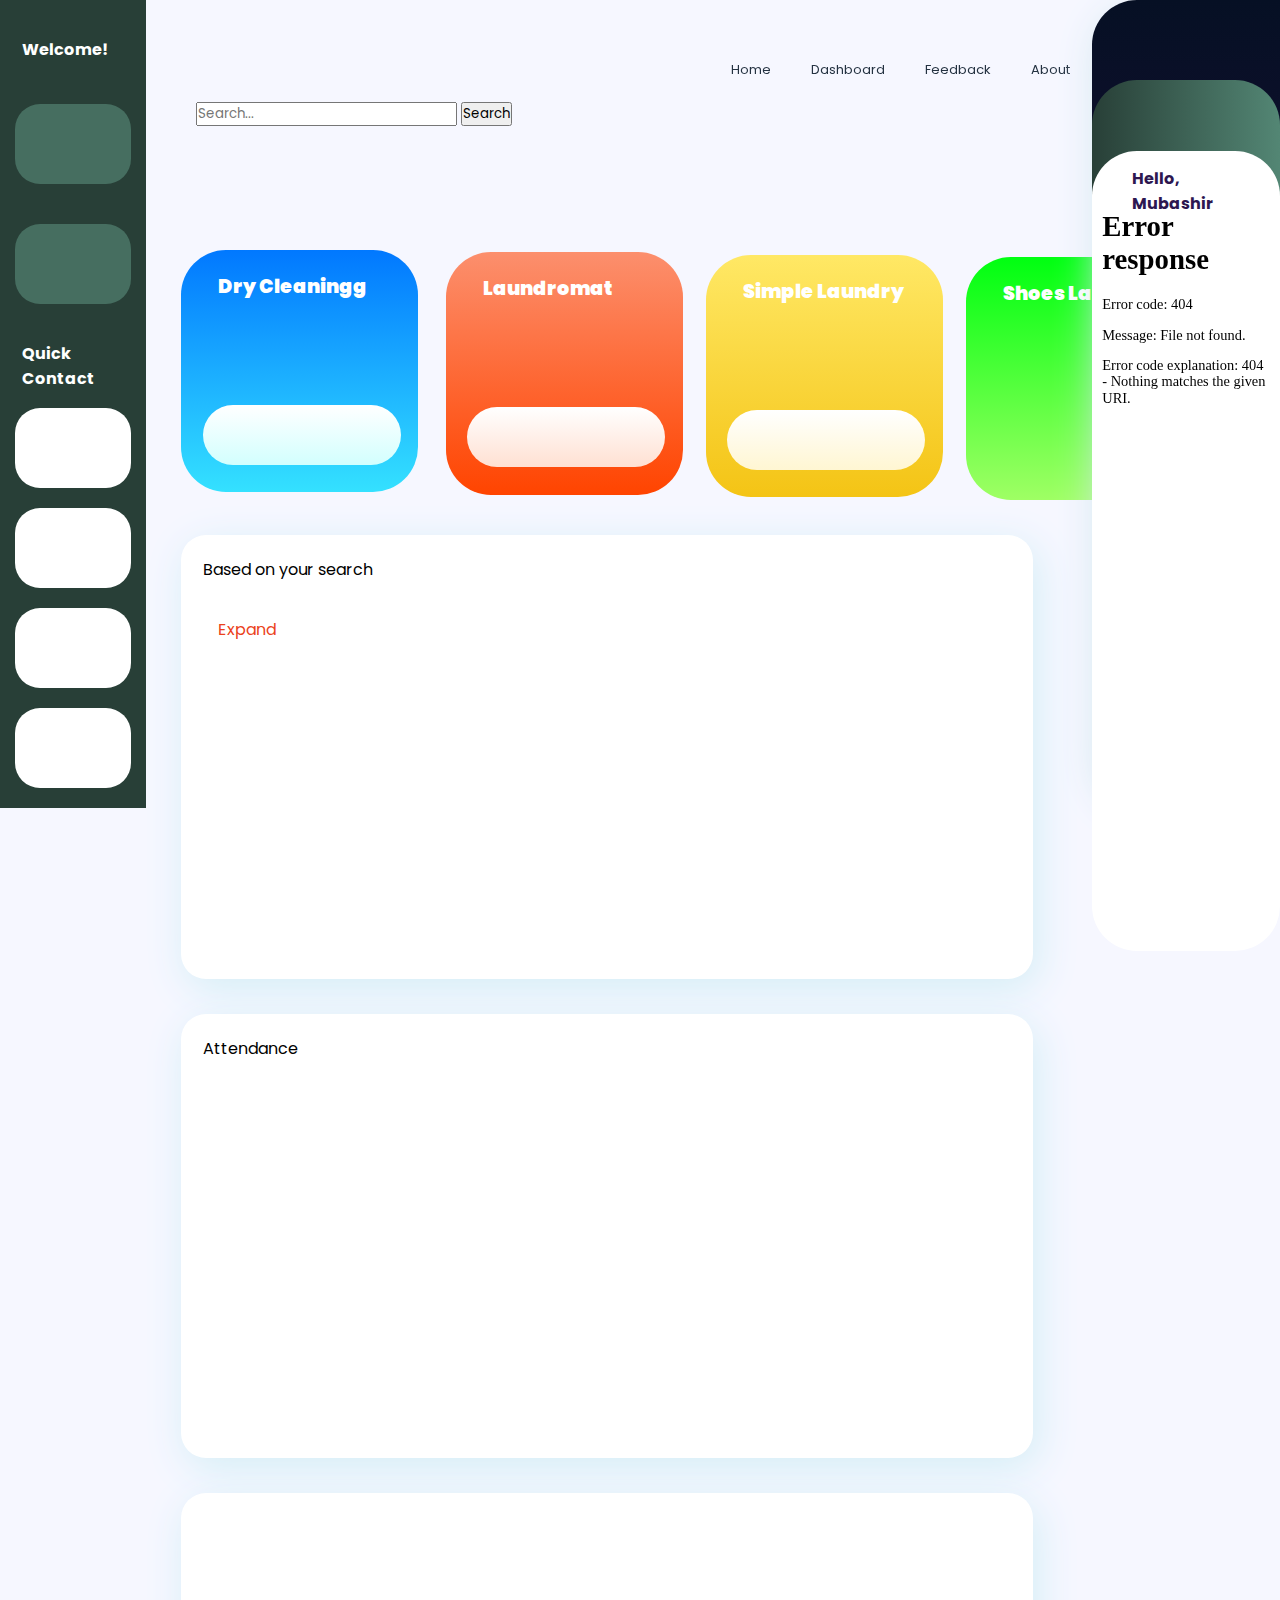
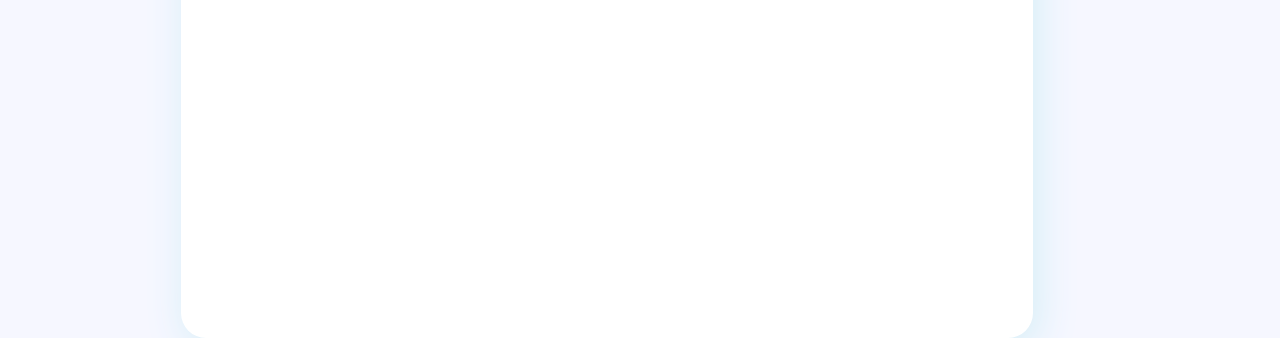
==== index.html @ 70ea75c2 "first commit" ====
<!DOCTYPE html>
<html lang="en">
<head>
    <meta charset="UTF-8">
    <meta http-equiv="X-UA-Compatible" content="IE=edge">
    <meta name="viewport" content="width=device-width, initial-scale=1.0">
    <link rel="stylesheet" href="style.css"/>
    <script src="https://kit.fontawesome.com/b2f7a1c61f.js" crossorigin="anonymous"></script>
    <title>Web</title>
</head>
<style></style>

<div class="container">
    <div class="leftsidebar">
        <div class="text">
            <p>Welcome!</p>
        </div>
        <div class="box1">
            <img src="" class="footballicon">
            <p class=""></p>

        </div>
        <div class="box2">
            <img src="" class="footballicon">
            <p class=""></p>

        </div>
        <div class="text1">
            <p>Quick Contact</p>
        </div>
        <div class="chatbox1">
            <img src="" class="profileicon1">
            <p class="name"></p>
            <p class="position"></p>
        </div>
        <div class="chatbox2">
            <img src="" class="profileicon1">
            <p class="name"></p>
            <p class="position"></p>
        </div>
        <div class="chatbox3">
            <img src="" class="profileicon1">
            <p class="name"></p>
            <p class="position"></p>
        </div>
        <div class="chatbox4">
            <img src="" class="profileicon1">
            <p class="name"></p>
            <p class="position"></p>
        </div>
    </div>
    
    <div class="maincontainer">
        <div class="nav bar">
            <ul>
                <li>
                  <a href=#>Home</a>
                </li>
                <li>
                    <a href=clubs.html>Dashboard</a>
                </li>
                <li>
                  <a href="wcadgpt.html">Feedback</a>
                </li>
                <li>
                  <a href="about.html">About</a>
                </li>
            </ul>
        </div>
        <form id="form" class="searchbar" class="searchbar"> 
            <input type="search" id="query" name="q" placeholder="Search...">
            <button>Search</button>
        </form>
        <div class="maincontainer-text">
            <img src="">
        </div>
        <div class="mainbox1">
            <div class="mainbox1-title">
                <p>Dry Cleaningg</p>
                <img src="" class="physicsicon">
                <div class="mainbox1container">

                </div>
            </div>
        </div>
        <div class="mainbox2">
            <div class="mainbox2-title">
                <p>Laundromat</p>
                <img src="" class="mathsicon">
                <div class="mainbox2container">

                </div>
            </div>
        </div>
        <div class="mainbox3">
            <div class="mainbox3-title">
                <p>Simple Laundry</p>
                <img src="" class="chemicon">
                <div class="mainbox3container">

                </div>
            </div>
        </div>
        <div class="mainbox4">
            <div class="mainbox4-title">
                <p>Shoes Laundry</p>
            </div>
        </div>
        <div class="containerbox1">
            <div class="containerbox1-text">
                <p>Based on your search</p>
            </div>
            <div class="timetable">
                
            </div>
            <div class="containerbox1-text1">
                <p>Expand</p>
            </div>
        </div>
        <div class="containerbox2">
            <div class="attendance-graph">
                
            </div>
            <div class="containerbox1-text">
                Attendance
                <div class="containerbox2-text">
                    <p>
                        
                    </p>
                </div>
            </div>
        </div>
        <div class="containerbox3">

        </div>

    </div>
    <div class="rightsidebar">
        <img src="" class="nitwlogo">

        <div class="rightsidebar-container">
            <div class="rightsidebar-text1">
                <p></p>
            </div>
        </div>
        <div class="rightsidebar-container1">
            <div class="rightsidebar-text2">
                <p>Hello,</p>
                <p>Mubashir</p>
            </div>
            <div class="calendar">
                <iframe frameborder="0" style="height: 500px; overflow:scroll; width: 100%" src="/calendar/calendar.html" marginheight="1" marginwidth="1" name="cboxmain" id="cboxmain" seamless="seamless" scrolling="no" frameborder="0" allowtransparency="true"></iframe>
            </div>
            <div class="mapcontainer">
                <iframe class="map" src="https://www.google.com/maps/embed?pb=!1m18!1m12!1m3!1d3794.8970070754076!2d79.52864991487321!3d17.983528090071008!2m3!1f0!2f0!3f0!3m2!1i1024!2i768!4f13.1!3m3!1m2!1s0x3a334fbb37aee6c3%3A0xf1b2c37fcb8fefce!2sNational%20Institute%20of%20Technology%2C%20Warangal%2C%20Telangana!5e0!3m2!1sen!2sin!4v1674499760475!5m2!1sen!2sin" width="600" height="450" style="border:0;" allowfullscreen="" loading="lazy" referrerpolicy="no-referrer-when-downgrade"></iframe>
            </div>
            <div class="rightsidebar-text3">
                <p></p> 
                <p></p>
            </div>
        </div>
    </div>
</div>
---- style.css ----
@import url('https://fonts.googleapis.com/css2?family=Poppins:wght@200;300;500;600;700&display=swap');
*{
    margin: 0;
    padding: 0;
    font-family: 'poppins', sans-serif;
    box-sizing: border-box;
}
body{
    background: #f6f7ff;
}
.container{
    display: flex;
    justify-content: space-between;

}
.leftsidebar{
    flex-basis: 35%;
    max-width: 35%;
    min-width: 3%;
    position: sticky;
    top: 0;
    align-self: flex-start;
    background: #283F37;
    border-radius: ;
    border-top-left-radius: 0px;
}
.text,
.text1{
    padding: 2px;
    margin-top: 35px;
    margin-left: 20px;
    color: #ffffff;
    font-weight: bold;
}
.box1{
    padding: 2px;
    margin-top: 40px;
    height: 80px;
    margin-left: 15px;
    margin-right: 15px;
    margin-bottom: 10px;
    background: #466e60;
    border-radius: 25px;
    transition: scale 0.5s;
    box-shadow: #1a2b25;
}
.footballicon{
    width: 47px;
    margin-left: 11px;
    margin-top: 15px;
}
.box1title{
    margin-left: 59px;
    margin-top: -42px;
    font-size: 13px;
} 
.box2{
    padding: 2px;
    margin-top: 40px;
    height: 80px;
    margin-left: 15px;
    margin-right: 15px;
    margin-bottom: 10px;
    background: #466e60;
    border-radius: 25px;
    transition: scale 0.5s;
}
.box1:hover{
    scale: 1.1;
}
.box2:hover{
    scale: 1.1;
}
.chatbox1{
    padding: 2px;
    height: 80px;
    background: #fff;
    margin-top: 15px;
    margin-left: 15px;
    margin-right: 15px;
    margin-bottom: 20px;
    border-radius: 25px;
    transition: height 0.5s;
}
.chatbox2{
    padding: 2px;
    height: 80px;
    background: #fff;
    margin-top: 15px;
    margin-left: 15px;
    margin-right: 15px;
    margin-bottom: 20px;
    border-radius: 25px;
    transition: height 0.5s;
}
.chatbox3{
    padding: 2px;
    height: 80px;
    background: #fff;
    margin-top: 15px;
    margin-left: 15px;
    margin-right: 15px;
    margin-bottom: 20px;
    border-radius: 25px;
    transition: height 0.5s;
}
.chatbox4{
    padding: 2px;
    height: 80px;
    background: #fff;
    margin-top: 15px;
    margin-left: 15px;
    margin-right: 15px;
    margin-bottom: 20px;
    border-radius: 25px;
    transition: height 0.5s;
}
.chatbox1:hover{
    height: 140px;
}
.chatbox2:hover{
    height: 140px;
}
.chatbox3:hover{
    height: 140px;
}
.chatbox4:hover{
    height: 140px;
}
.profileicon1{
    width: 48px;
    margin-left: 10px;
    margin-top: 13px;
}
.name{
    margin-left: 70px;
    margin-top: -55px;
    font-size: 14px;
}
.position{
    margin-left: 70px;
    font-size: smaller;
    font-size: 9px;
    font-weight: 400;
}
.maincontainer{
    flex-basis: 100%;
    margin-top: 0px;
}
ul {
    padding: 20px;
    position: absolute;
    list-style-type: none;
    margin-left: 565px;
    margin-top: 40px;
    padding: 0;
    overflow: hidden;
    background-color: none;
}
li {
  float: left;
}

li a {
  display: block;
  color: #243241;
  text-align: center;
  font-size: small;
  font-weight: 400;
  padding: 20px;
  text-decoration: none;
  transition: 0.5s;
}
li a:hover{
    display: block;
    color: #c8b2bc;
    text-align: center;
    font-size: small;
    padding: 20px;
    text-decoration: none;
}
.attendance-graph{
    position: absolute;
}
.maincontainer-text{
    padding: 0px;
    width: 10px;
    font-weight: bolder;
    color: #2b0b49;
    font-size: 100;
    font-size: larger;
    text-align: left;
    margin-left: 17px;
    margin-top: 60px;
}
.paratext{
    font-weight: 350;
    margin-left: 45px;
    font-size: small;
}
.container1{
    display: flex;
    justify-content: space-between;
}
.rightsidebar{ 
    flex-basis: 45%;
    max-width: 45%;
    position: sticky;
    top: 0;
    height: 800px;
    background: linear-gradient(#061024, #2b0b49);
    border-radius: 45px;
    border-top-right-radius: 0px;
    align-self: right;
    box-shadow: 5px 10px 40px #d2e7ee;
}
.nitwlogo{
    width: 50%;
    max-width: 50%;
    margin-bottom: -100px;
    margin-left: 110px;
}
.rightsidebar-container{
    background: linear-gradient(90deg,#283F37,#538674 );
    height: 30%;
    width: 100%;
    margin-top: 55px;
    border-radius: 45px;
    transition: width 0.5s;
}
.calendar{
    margin-top: -65px;
    scale: 0.9;
}
.rightsidebar-container:hover{
    width: 100%;
}
.rightsidebar-container1{
    background: #fff;
    height: 100%;
    max-width: 100;
    margin-top: -169px;
    border-radius: 45px;
}
.rightsidebar-text1{
    margin-left: 15px;
    margin-top: 15px;
    padding: 15px;
    color: #fff;
    font-weight: bolder;
}
.rightsidebar-text2{
    margin-left: 25px;
    padding: 15px;
    color:rgb(45, 23, 80);
    font-weight: bolder;
}
.rightsidebar-text3{
    margin-left: 62%;
    margin-top: -63px
}
.mainbox1{
    padding: 2px;
    height: 30%;
    width: 25%;
    background: linear-gradient(rgb(1, 120, 255), rgb(52, 225, 255));
    border-radius: 45px;
    margin-left: 35px;
    margin-top: 35px;
    transition: scale 0.5s;
}
.mainbox1container{
    height: 100%;
    background: linear-gradient(rgb(255, 255, 255), rgb(210, 255, 254));
    width: 100%;
    border-radius: 35px;
    margin-top: 75px;
    margin-left: -15px;
    padding: 30px;
}
.physicsicon{
    width: 50%;
    margin-top: 5px;
    margin-left: 30px;
}
.mainbox2container{
    height: 100%;
    background: linear-gradient(#fff, rgb(255, 224, 210));
    width: 100%;
    border-radius: 35px;
    margin-top: 75px;
    margin-left: -16px;
    padding: 30px;
}
.mainbox3container{
    height: 100%;
    background: linear-gradient(#fff, rgb(255, 246, 210));
    width: 100%;
    border-radius: 35px;
    margin-top: 75px;
    margin-left: -16px;
    padding: 30px;
}
.mainbox1:hover{
    scale: 1.1;
}
.mainbox2{
    padding: 2px;
    height: 30%;
    width: 25%;
    background: linear-gradient(rgb(252, 143, 109), rgb(255, 68, 0));
    border-radius: 45px;
    margin-left: 300px; 
    margin-top: -240px;
    transition: scale 0.5s;
}
.mainbox2:hover{
    scale: 1.1;
}
.mainbox3{
    padding: 2px;
    height: 30%;
    width: 25%;
    background: linear-gradient(rgb(255, 232, 101), rgb(244, 196, 21));
    border-radius: 45px;
    margin-left: 560px; 
    margin-top: -240px;
    transition: scale 0.5s;
}
.mainbox3:hover{
    scale: 1.1;
}
.mainbox4{
    padding: 2px;
    height: 30%;
    width: 25%;
    background: linear-gradient(rgb(0, 255, 17), rgb(159, 255, 100));
    border-radius: 45px;
    margin-left: 820px; 
    margin-top: -240px;
    transition: scale 0.5s;
}
.mainbox4:hover{
    scale: 1.1;
}
.containerbox1, .containerbox2, .containerbox3{
    padding: 2px;
    height: 55%;
    width: 90%;
    background: #FFF;
    border-radius: 25px;
    margin-left: 35px;
    margin-top: 35px;
    box-shadow: 5px 10px 40px #d4eef6;
}
.containerbox1-text{
    margin-left: 20px;
    margin-top: 20px;
}
.containerbox1-text1{
    margin-left: 35px;
    margin-top: 10px;
    color: #eb421c;
}
.containerbox2-text{
    font-weight: 300;
    font-size:smaller
}
.mainbox1-title, .mainbox2-title, .mainbox3-title, .mainbox4-title{
    font-weight: bolder;
    font-weight: 900;
    font-size: larger;
    margin-top: 20px;
    margin-left: 35px;
    color: #FFF;
}
.timetable{
    margin-top: 35px;
}
.container iframe{
    display: block;
    overflow: hidden;
}
.map{
    position: absolute;
    margin-left: -0px;
    width: 100%;
    scale: 0.7589;
    padding: 10px;
}
.searchbar{
    margin-left: 50px;
    margin-top: 100px;
}
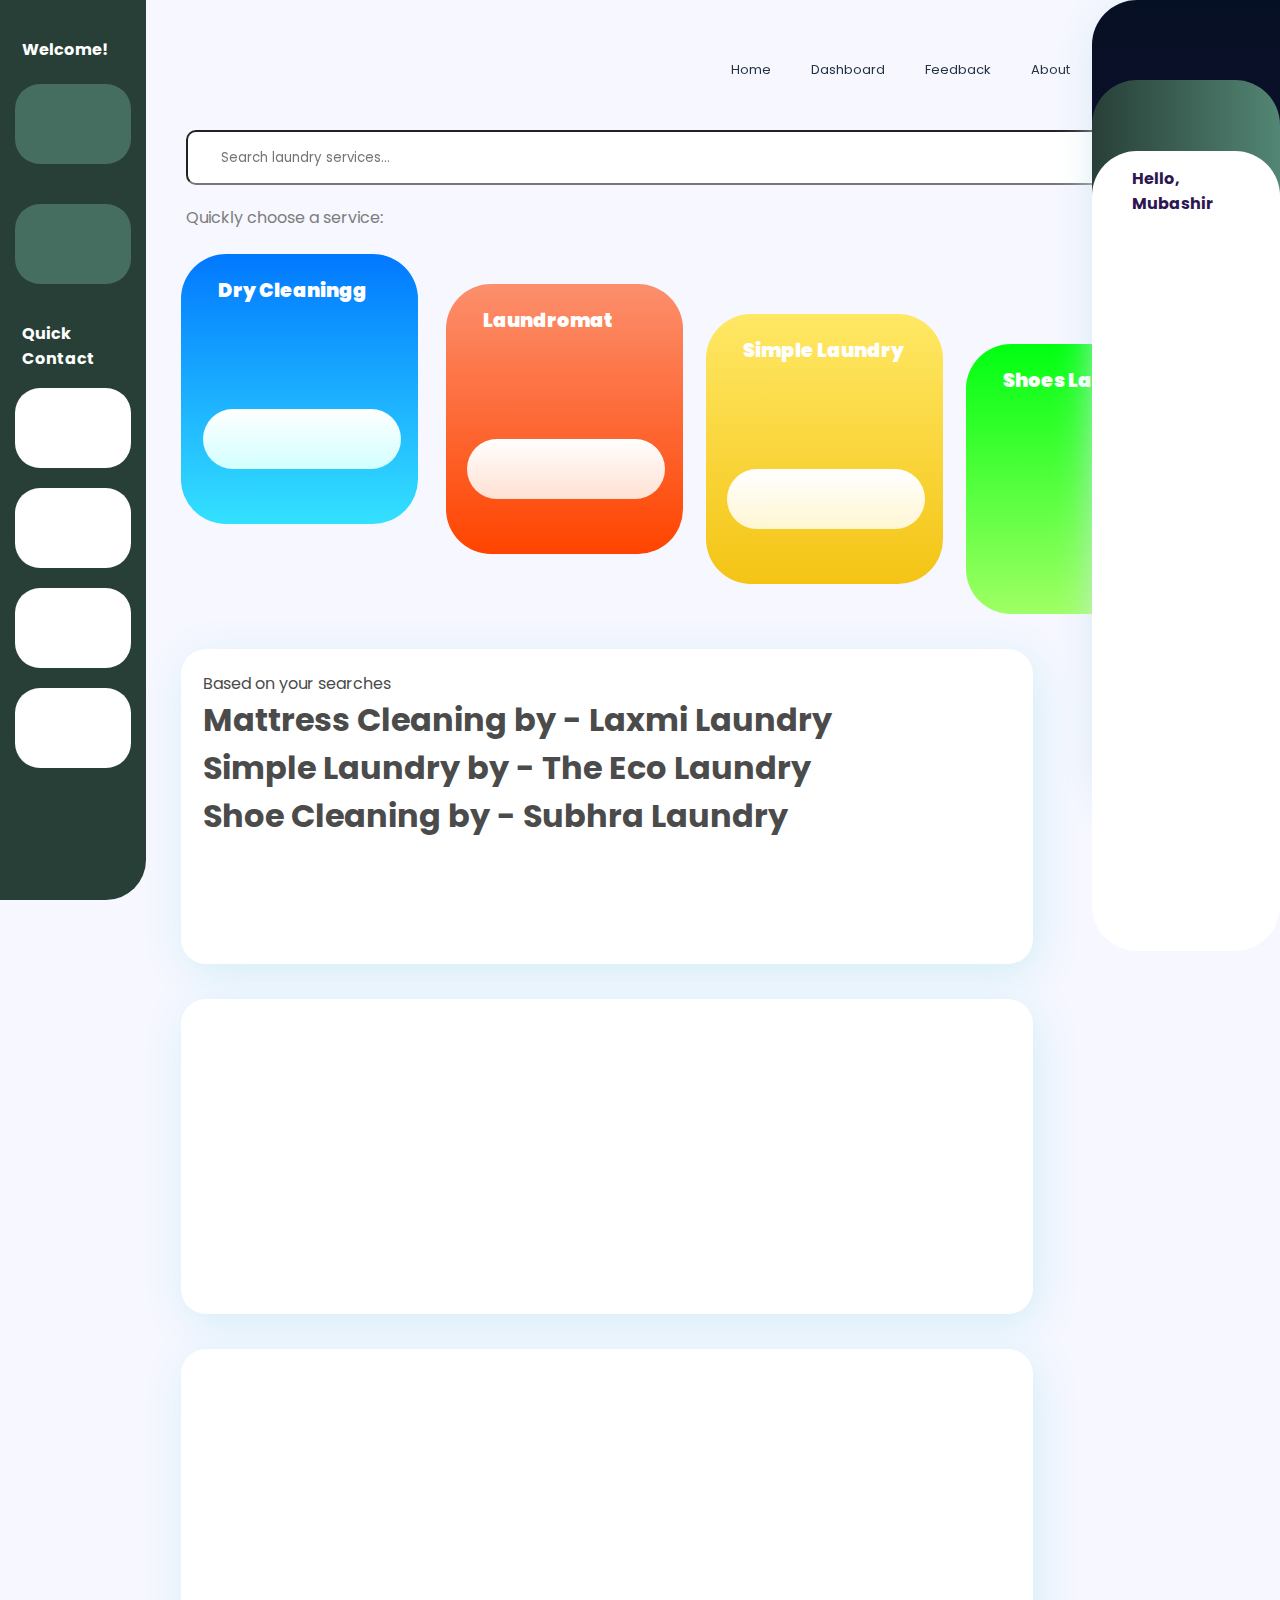
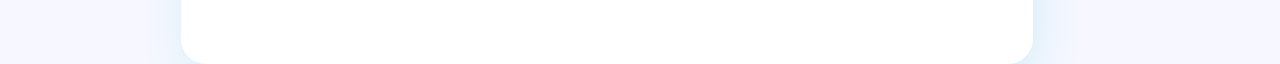
==== commit 543d758a: "second commit" ====
--- a/index.html
+++ b/index.html
@@ -49,7 +49,6 @@
             <p class="position"></p>
         </div>
     </div>
-    
     <div class="maincontainer">
         <div class="nav bar">
             <ul>
@@ -57,24 +56,41 @@
                   <a href=#>Home</a>
                 </li>
                 <li>
-                    <a href=clubs.html>Dashboard</a>
+                    <a href="dashboard.html">Dashboard</a>
                 </li>
                 <li>
-                  <a href="wcadgpt.html">Feedback</a>
+                  <a href="feedback.html">Feedback</a>
                 </li>
                 <li>
                   <a href="about.html">About</a>
                 </li>
             </ul>
         </div>
-        <form id="form" class="searchbar" class="searchbar"> 
-            <input type="search" id="query" name="q" placeholder="Search...">
-            <button>Search</button>
-        </form>
+
+        <div class="container">
+
+            <div class="row height d-flex justify-content-center align-items-center">
+
+              <div class="col-md-6">
+
+                <div class="form">
+                  <i class="fa fa-search"></i>
+                  <input type="text" class="form-control form-input" placeholder="Search laundry services...">
+                </div>
+                
+              </div>
+              
+            </div>
+            
+          </div>
+          <p class="text2">Quickly choose a service:</p>
         <div class="maincontainer-text">
             <img src="">
         </div>
-        <div class="mainbox1">
+        <div class="mainbox1" >
+            <a href="drycleaning.html">
+                <span class=""></span>
+            </a>
             <div class="mainbox1-title">
                 <p>Dry Cleaningg</p>
                 <img src="" class="physicsicon">
@@ -106,15 +122,20 @@
                 <p>Shoes Laundry</p>
             </div>
         </div>
+
         <div class="containerbox1">
             <div class="containerbox1-text">
-                <p>Based on your search</p>
+                <p>Based on your searches</p>
+                <h1>Mattress Cleaning by - Laxmi Laundry</h1>
+                <h1>Simple Laundry by - The Eco Laundry</h1>
+                <h1>Shoe Cleaning by - Subhra Laundry</h1>
+                <h1></h1>
             </div>
             <div class="timetable">
-                
+ 
             </div>
             <div class="containerbox1-text1">
-                <p>Expand</p>
+                <p></p>
             </div>
         </div>
         <div class="containerbox2">
@@ -122,7 +143,6 @@
                 
             </div>
             <div class="containerbox1-text">
-                Attendance
                 <div class="containerbox2-text">
                     <p>
                         
@@ -148,9 +168,6 @@
                 <p>Hello,</p>
                 <p>Mubashir</p>
             </div>
-            <div class="calendar">
-                <iframe frameborder="0" style="height: 500px; overflow:scroll; width: 100%" src="/calendar/calendar.html" marginheight="1" marginwidth="1" name="cboxmain" id="cboxmain" seamless="seamless" scrolling="no" frameborder="0" allowtransparency="true"></iframe>
-            </div>
             <div class="mapcontainer">
                 <iframe class="map" src="https://www.google.com/maps/embed?pb=!1m18!1m12!1m3!1d3794.8970070754076!2d79.52864991487321!3d17.983528090071008!2m3!1f0!2f0!3f0!3m2!1i1024!2i768!4f13.1!3m3!1m2!1s0x3a334fbb37aee6c3%3A0xf1b2c37fcb8fefce!2sNational%20Institute%20of%20Technology%2C%20Warangal%2C%20Telangana!5e0!3m2!1sen!2sin!4v1674499760475!5m2!1sen!2sin" width="600" height="450" style="border:0;" allowfullscreen="" loading="lazy" referrerpolicy="no-referrer-when-downgrade"></iframe>
             </div>
--- a/style.css
+++ b/style.css
@@ -22,7 +22,13 @@
     align-self: flex-start;
     background: #283F37;
     border-radius: ;
-    border-top-left-radius: 0px;
+    border-bottom-right-radius: 40px;
+    height: 100vh;
+}
+.text2{
+    margin-top: 20px;
+    margin-left: 40px;
+    color: #7d7d7d
 }
 .text,
 .text1{
@@ -34,7 +40,7 @@
 }
 .box1{
     padding: 2px;
-    margin-top: 40px;
+    margin-top: 20px;
     height: 80px;
     margin-left: 15px;
     margin-right: 15px;
@@ -103,6 +109,14 @@
     margin-bottom: 20px;
     border-radius: 25px;
     transition: height 0.5s;
+}
+.link {
+    position: absolute;
+    width: 100%;
+    height: 100%;
+    top: 0;
+    left: 0;
+    z-index: 1;
 }
 .chatbox4{
     padding: 2px;
@@ -178,9 +192,6 @@
     font-size: small;
     padding: 20px;
     text-decoration: none;
-}
-.attendance-graph{
-    position: absolute;
 }
 .maincontainer-text{
     padding: 0px;
@@ -266,7 +277,7 @@
     background: linear-gradient(rgb(1, 120, 255), rgb(52, 225, 255));
     border-radius: 45px;
     margin-left: 35px;
-    margin-top: 35px;
+    margin-top: -65px;
     transition: scale 0.5s;
 }
 .mainbox1container{
@@ -345,7 +356,7 @@
 }
 .containerbox1, .containerbox2, .containerbox3{
     padding: 2px;
-    height: 55%;
+    height: 35%;
     width: 90%;
     background: #FFF;
     border-radius: 25px;
@@ -356,6 +367,7 @@
 .containerbox1-text{
     margin-left: 20px;
     margin-top: 20px;
+    color: #4b4b4b
 }
 .containerbox1-text1{
     margin-left: 35px;
@@ -389,6 +401,59 @@
     padding: 10px;
 }
 .searchbar{
-    margin-left: 50px;
-    margin-top: 100px;
-}+    border: none;
+    border-radius: 5px;
+    height: 20px;
+    margin-top: 120px;
+    margin-left: 150px;
+    width: 70%;
+    padding: 2px 23px 2px 30px;
+    outline: 0;
+    background-color: #f5f5f5;
+}
+
+
+
+
+.form{
+ position: relative;
+ width: 200%;
+
+}
+
+.form .fa-search{
+
+    position: absolute;
+    top:20px;
+    left: 20px;
+    color: #9ca3af;
+    margin-top: 130px;
+    margin-left: 30px;
+
+}
+
+.form span{
+
+    position: absolute;
+    right: 17px;
+    top: 13px;
+    padding: 2px;
+    border-left: 1px solid #ffffff;
+    margin-top: 130px;
+}
+
+
+.form-input{
+    height: 55px;
+    text-indent: 33px;
+    border-radius: 10px;
+    width: 200%;
+    margin-top: 130px;
+    margin-left: 40px;
+}
+
+.form-input:focus{
+
+    box-shadow: none;
+    border:none;
+}
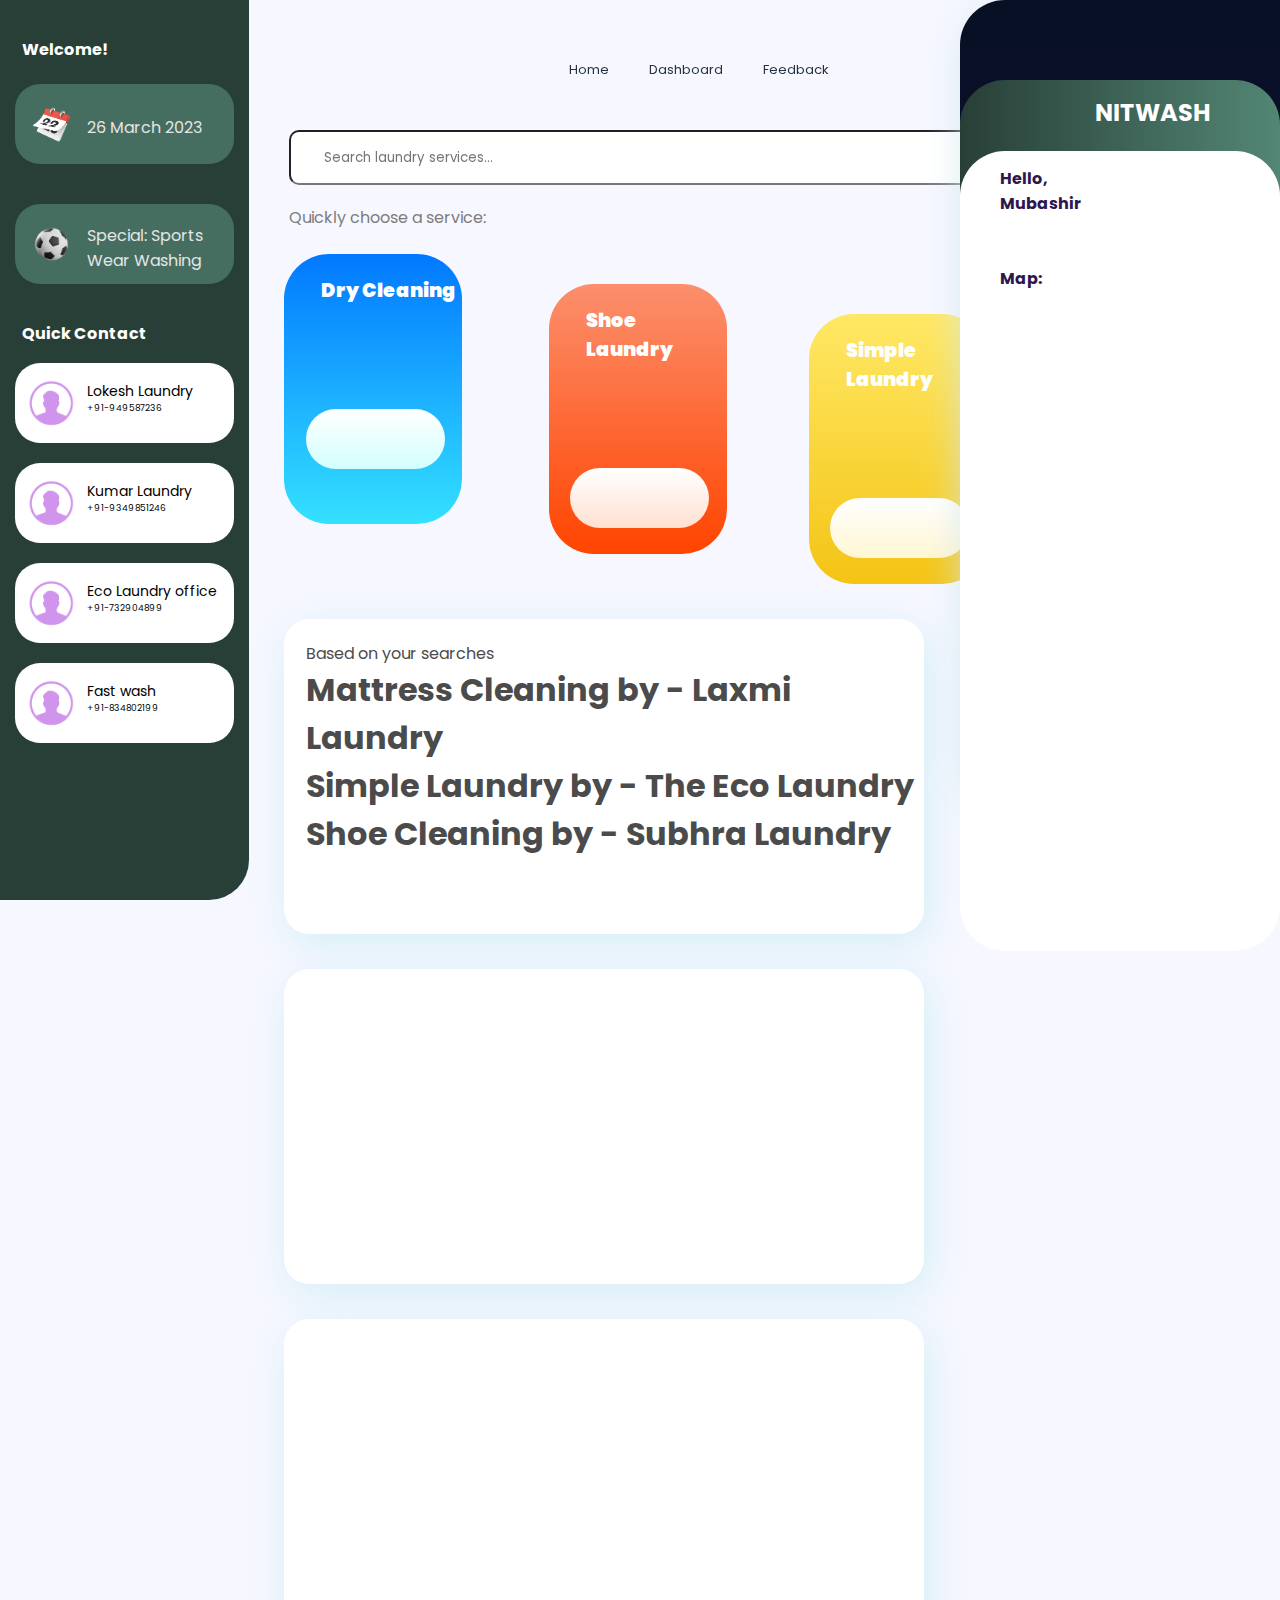
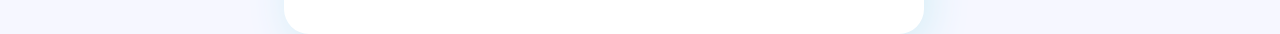
==== commit 1d2e1801: "third commit" ====
--- a/index.html
+++ b/index.html
@@ -16,37 +16,37 @@
             <p>Welcome!</p>
         </div>
         <div class="box1">
-            <img src="" class="footballicon">
-            <p class=""></p>
+            <img src="calendar.png" class="footballicon">
+            <p class="date">26 March 2023</p>
 
         </div>
         <div class="box2">
-            <img src="" class="footballicon">
-            <p class=""></p>
+            <img src="football.png" class="footballicon">
+            <p class="date1">Special: Sports Wear Washing</p>
 
         </div>
         <div class="text1">
             <p>Quick Contact</p>
         </div>
         <div class="chatbox1">
-            <img src="" class="profileicon1">
-            <p class="name"></p>
-            <p class="position"></p>
+            <img src="profileicon.png" class="profileicon1">
+            <p class="name">Lokesh Laundry</p>
+            <p class="position">+91-949587236</p>
         </div>
         <div class="chatbox2">
-            <img src="" class="profileicon1">
-            <p class="name"></p>
-            <p class="position"></p>
+            <img src="profileicon.png" class="profileicon1">
+            <p class="name">Kumar Laundry</p>
+            <p class="position">+91-9349851246</p>
         </div>
         <div class="chatbox3">
-            <img src="" class="profileicon1">
-            <p class="name"></p>
-            <p class="position"></p>
+            <img src="profileicon.png" class="profileicon1">
+            <p class="name">Eco Laundry office</p>
+            <p class="position">+91-732904899</p>
         </div>
         <div class="chatbox4">
-            <img src="" class="profileicon1">
-            <p class="name"></p>
-            <p class="position"></p>
+            <img src="profileicon.png" class="profileicon1">
+            <p class="name">Fast wash </p>
+            <p class="position">+91-834802199</p>
         </div>
     </div>
     <div class="maincontainer">
@@ -61,12 +61,8 @@
                 <li>
                   <a href="feedback.html">Feedback</a>
                 </li>
-                <li>
-                  <a href="about.html">About</a>
-                </li>
             </ul>
         </div>
-
         <div class="container">
 
             <div class="row height d-flex justify-content-center align-items-center">
@@ -92,7 +88,7 @@
                 <span class=""></span>
             </a>
             <div class="mainbox1-title">
-                <p>Dry Cleaningg</p>
+                <p>Dry Cleaning</p>
                 <img src="" class="physicsicon">
                 <div class="mainbox1container">
 
@@ -101,7 +97,7 @@
         </div>
         <div class="mainbox2">
             <div class="mainbox2-title">
-                <p>Laundromat</p>
+                <p>Shoe Laundry</p>
                 <img src="" class="mathsicon">
                 <div class="mainbox2container">
 
@@ -117,11 +113,12 @@
                 </div>
             </div>
         </div>
-        <div class="mainbox4">
+        <!--<div class="mainbox4">
             <div class="mainbox4-title">
-                <p>Shoes Laundry</p>
+                <p>Coat Wash</p>
             </div>
         </div>
+        -->
 
         <div class="containerbox1">
             <div class="containerbox1-text">
@@ -160,13 +157,19 @@
 
         <div class="rightsidebar-container">
             <div class="rightsidebar-text1">
-                <p></p>
+                <h2>NITWASH</h2>
             </div>
         </div>
         <div class="rightsidebar-container1">
             <div class="rightsidebar-text2">
                 <p>Hello,</p>
                 <p>Mubashir</p>
+                <br>
+                <br>
+                <p>Map:</p>
+            </div>
+            <div class="profile">
+
             </div>
             <div class="mapcontainer">
                 <iframe class="map" src="https://www.google.com/maps/embed?pb=!1m18!1m12!1m3!1d3794.8970070754076!2d79.52864991487321!3d17.983528090071008!2m3!1f0!2f0!3f0!3m2!1i1024!2i768!4f13.1!3m3!1m2!1s0x3a334fbb37aee6c3%3A0xf1b2c37fcb8fefce!2sNational%20Institute%20of%20Technology%2C%20Warangal%2C%20Telangana!5e0!3m2!1sen!2sin!4v1674499760475!5m2!1sen!2sin" width="600" height="450" style="border:0;" allowfullscreen="" loading="lazy" referrerpolicy="no-referrer-when-downgrade"></iframe>
--- a/style.css
+++ b/style.css
@@ -12,6 +12,16 @@
     display: flex;
     justify-content: space-between;
 
+}
+.date{
+    margin-top: -40px;
+    margin-left: 70px;
+    color: #e5e5e5
+}
+.date1{
+    margin-top: -52px;
+    margin-left: 70px;
+    color: #e5e5e5
 }
 .leftsidebar{
     flex-basis: 35%;
@@ -165,7 +175,7 @@
     padding: 20px;
     position: absolute;
     list-style-type: none;
-    margin-left: 565px;
+    margin-left: 300px;
     margin-top: 40px;
     padding: 0;
     overflow: hidden;
@@ -187,7 +197,7 @@
 }
 li a:hover{
     display: block;
-    color: #c8b2bc;
+    color: #89cdd1;
     text-align: center;
     font-size: small;
     padding: 20px;
@@ -254,8 +264,8 @@
     border-radius: 45px;
 }
 .rightsidebar-text1{
-    margin-left: 15px;
-    margin-top: 15px;
+    margin-left: 120px;
+    margin-top: 35px;
     padding: 15px;
     color: #fff;
     font-weight: bolder;
@@ -288,11 +298,6 @@
     margin-top: 75px;
     margin-left: -15px;
     padding: 30px;
-}
-.physicsicon{
-    width: 50%;
-    margin-top: 5px;
-    margin-left: 30px;
 }
 .mainbox2container{
     height: 100%;
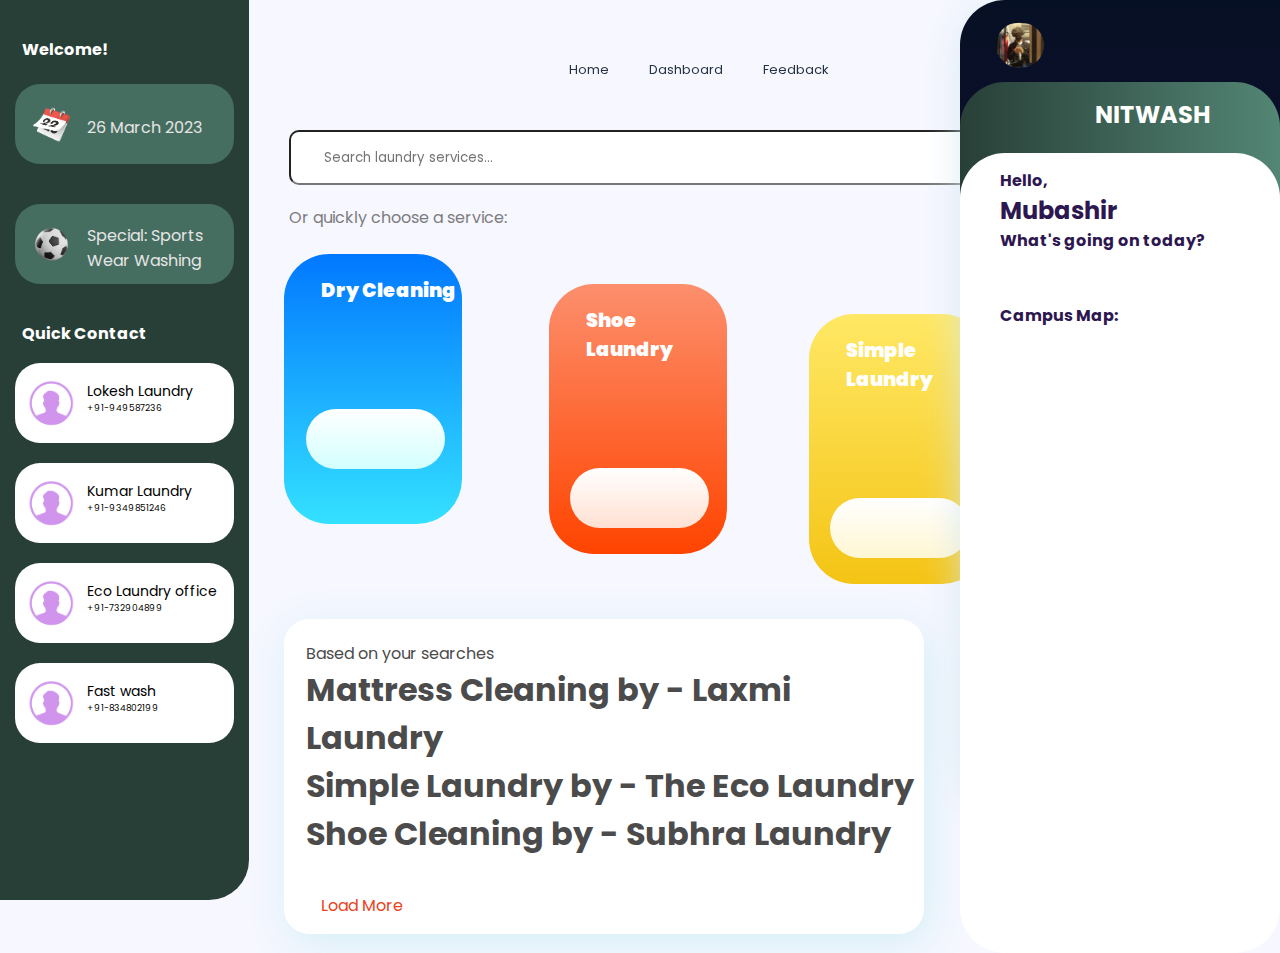
==== commit c988766c: "fourth commit" ====
--- a/index.html
+++ b/index.html
@@ -79,7 +79,7 @@
             </div>
             
           </div>
-          <p class="text2">Quickly choose a service:</p>
+          <p class="text2">Or quickly choose a service:</p>
         <div class="maincontainer-text">
             <img src="">
         </div>
@@ -91,7 +91,7 @@
                 <p>Dry Cleaning</p>
                 <img src="" class="physicsicon">
                 <div class="mainbox1container">
-
+                    
                 </div>
             </div>
         </div>
@@ -132,29 +132,27 @@
  
             </div>
             <div class="containerbox1-text1">
-                <p></p>
+                <p>Load More</p>
             </div>
         </div>
-        <div class="containerbox2">
-            <div class="attendance-graph">
+        <!--<div class="containerbox2">
+            <div class="">
                 
             </div>
             <div class="containerbox1-text">
                 <div class="containerbox2-text">
-                    <p>
-                        
-                    </p>
+                  
                 </div>
             </div>
         </div>
         <div class="containerbox3">
 
         </div>
+    -->
 
     </div>
     <div class="rightsidebar">
-        <img src="" class="nitwlogo">
-
+        <img src="mee.png" class="nitwlogo">
         <div class="rightsidebar-container">
             <div class="rightsidebar-text1">
                 <h2>NITWASH</h2>
@@ -163,10 +161,12 @@
         <div class="rightsidebar-container1">
             <div class="rightsidebar-text2">
                 <p>Hello,</p>
-                <p>Mubashir</p>
+                <h2>Mubashir</h2>
+                <p>What's going on today?</p>
                 <br>
                 <br>
-                <p>Map:</p>
+
+                <p>Campus Map:</p>
             </div>
             <div class="profile">
 
--- a/style.css
+++ b/style.css
@@ -33,7 +33,7 @@
     background: #283F37;
     border-radius: ;
     border-bottom-right-radius: 40px;
-    height: 100vh;
+    height: 100dvh;
 }
 .text2{
     margin-top: 20px;
@@ -380,8 +380,7 @@
     color: #eb421c;
 }
 .containerbox2-text{
-    font-weight: 300;
-    font-size:smaller
+    font-size:larger;
 }
 .mainbox1-title, .mainbox2-title, .mainbox3-title, .mainbox4-title{
     font-weight: bolder;
@@ -452,7 +451,7 @@
     height: 55px;
     text-indent: 33px;
     border-radius: 10px;
-    width: 200%;
+    width: 180%;
     margin-top: 130px;
     margin-left: 40px;
 }
@@ -462,3 +461,9 @@
     box-shadow: none;
     border:none;
 }
+.nitwlogo{
+    scale:0.3;
+    border-radius: 100px;
+    margin-left: -20px;
+    margin-top: -30px;
+}
